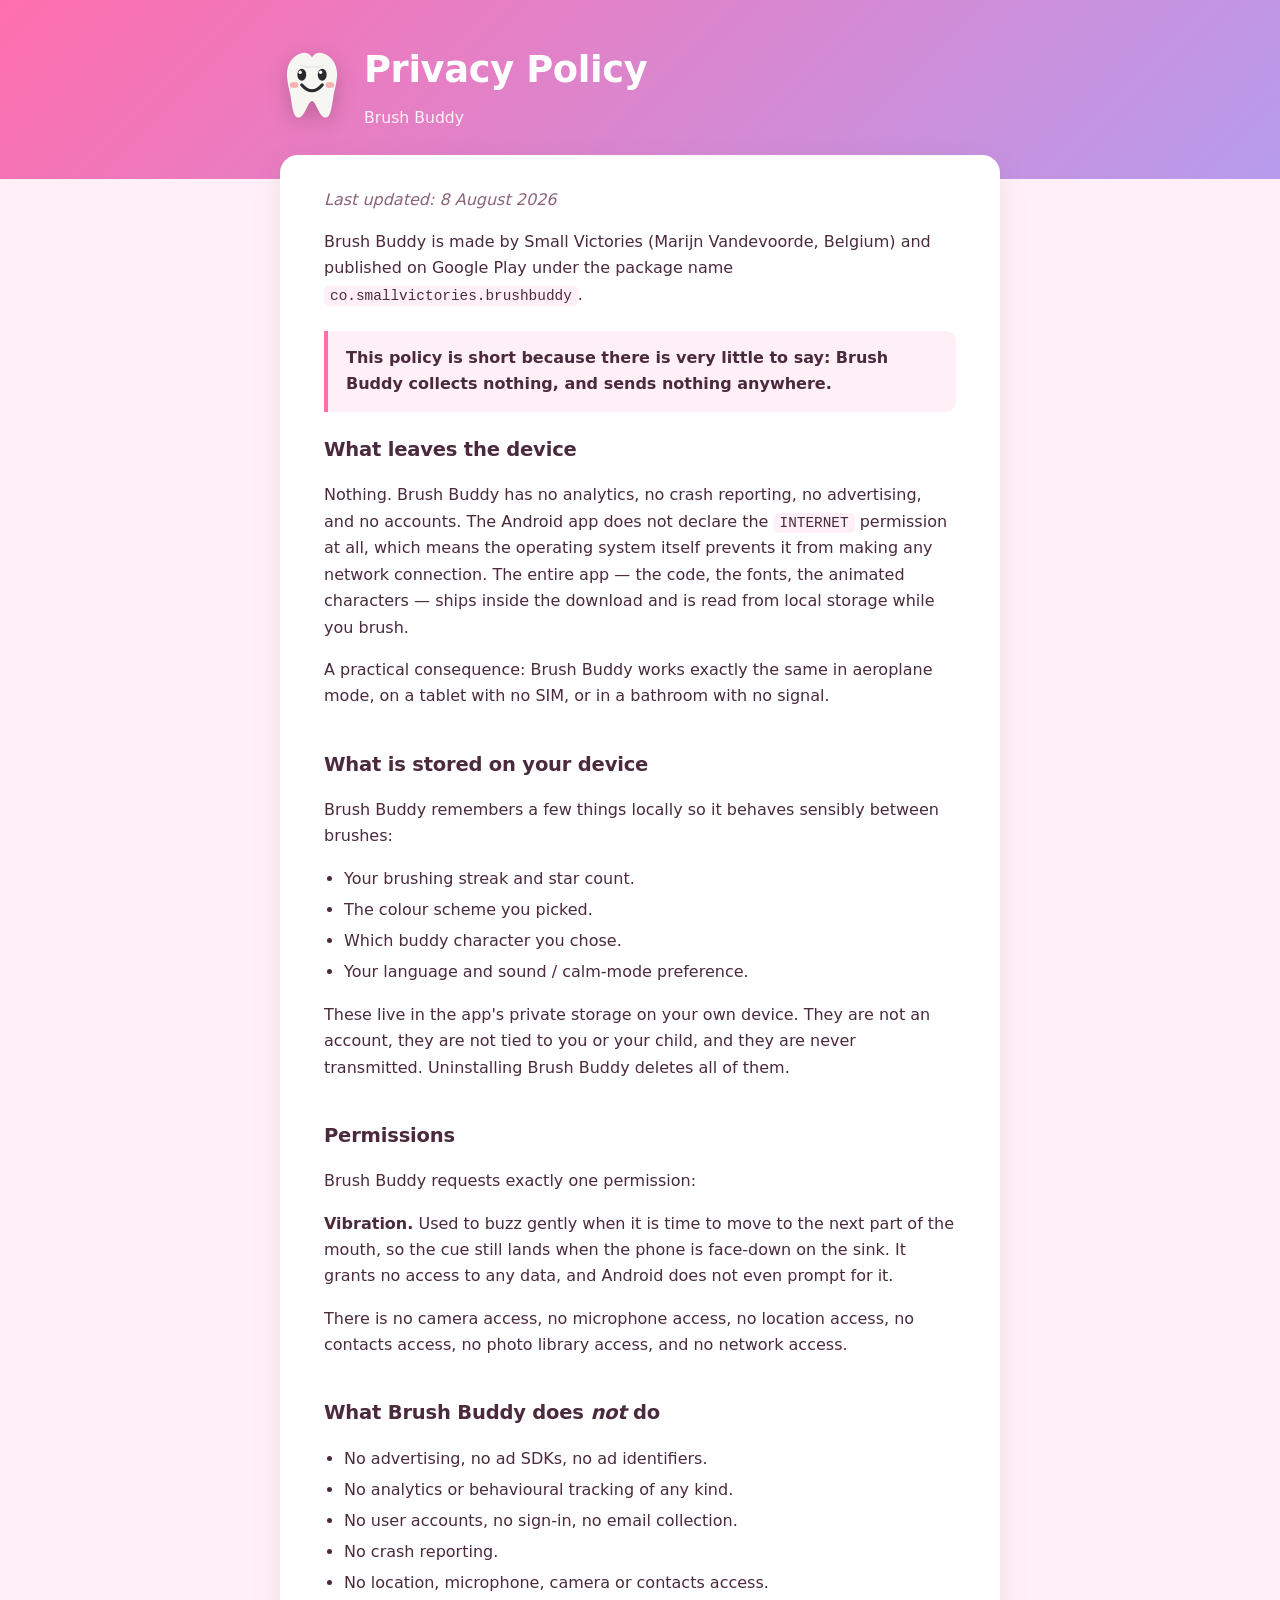
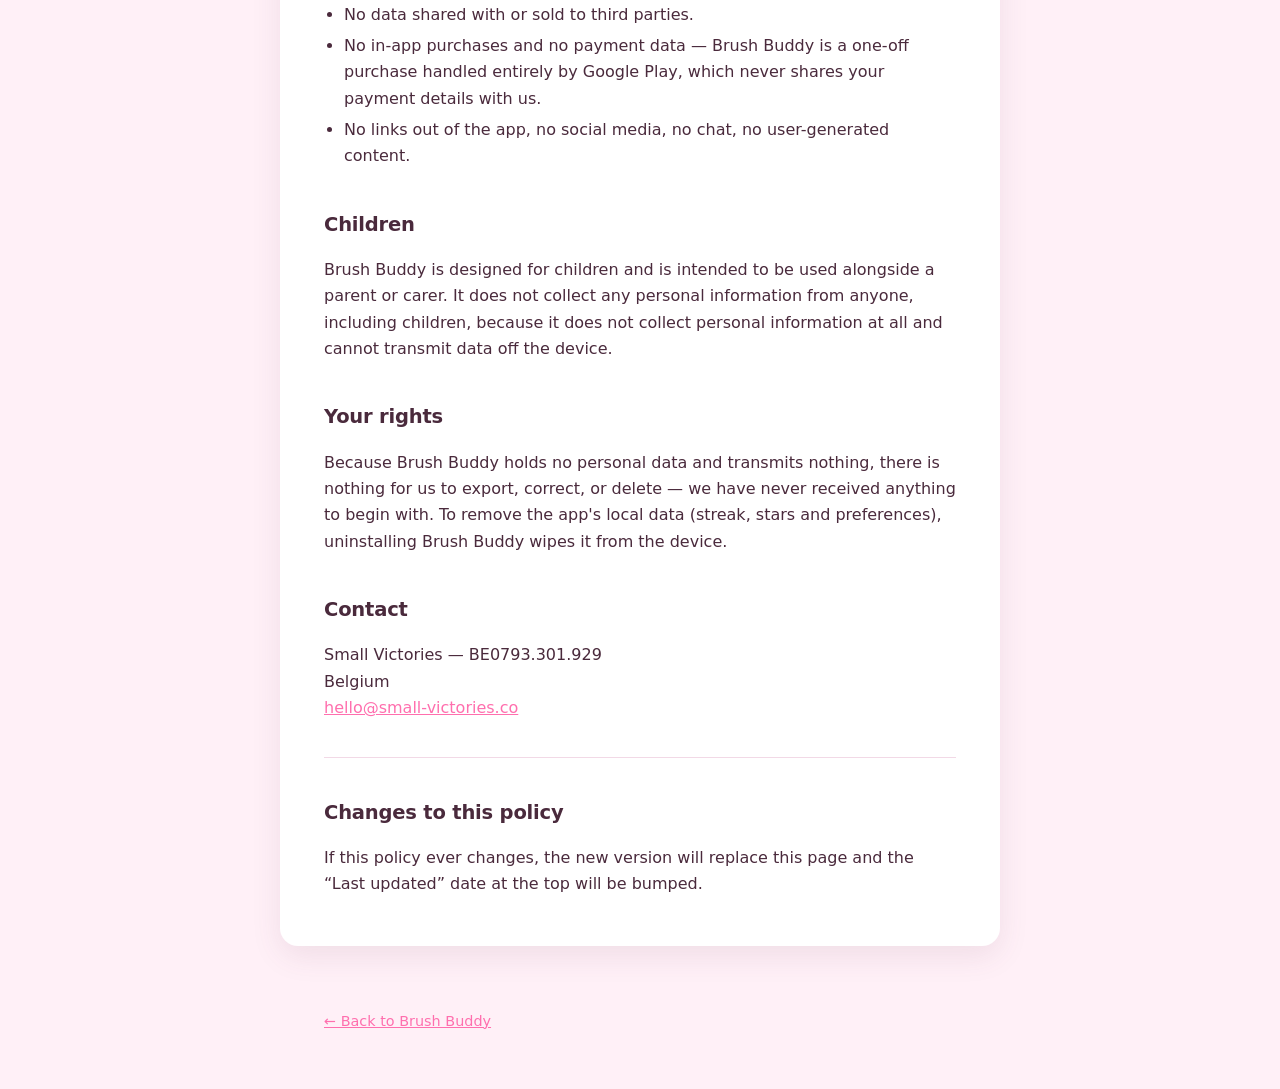
==== privacy.html @ e5459587 "Add a hosted privacy policy page Google Play requires a publicly reachable privacy policy URL before" ====
<!DOCTYPE html>
<html lang="en">
<head>
<meta charset="UTF-8" />
<meta name="viewport" content="width=device-width, initial-scale=1" />
<title>Brush Buddy — Privacy Policy</title>
<meta name="description" content="Brush Buddy collects nothing and sends nothing anywhere. The full privacy policy." />
<meta name="theme-color" content="#FF6FAE" />
<link rel="icon" href="icons/favicon.png" />
<style>
  :root {
    --accent: #FF6FAE;
    --accent2: #B79CED;
    --bg: #FFF0F7;
    --card: #ffffff;
    --text: #4A2A3C;
    --muted: #8A6478;
    --rule: #F2D9E6;
  }
  @media (prefers-color-scheme: dark) {
    :root {
      --bg: #241820; --card: #2E2029; --text: #F4E6EE;
      --muted: #C0A2B2; --rule: #43303B;
    }
  }
  * { box-sizing: border-box; }
  body {
    margin: 0;
    background: var(--bg);
    color: var(--text);
    font-family: 'Nunito', system-ui, -apple-system, "Segoe UI", sans-serif;
    line-height: 1.65;
    -webkit-text-size-adjust: 100%;
  }
  .banner { background: linear-gradient(135deg, var(--accent), var(--accent2)); padding: 40px 24px 48px; }
  .banner-inner { max-width: 720px; margin: 0 auto; display: flex; align-items: center; gap: 20px; }
  .banner svg { width: 64px; height: 74px; flex: none; filter: drop-shadow(0 6px 10px rgba(0,0,0,.18)); }
  .banner h1 { margin: 0; font-size: clamp(1.6rem, 5vw, 2.3rem); color: #fff; letter-spacing: -.01em; }
  .banner p { margin: 4px 0 0; color: #FFF0F7; font-size: .98rem; }
  main {
    max-width: 720px; margin: -24px auto 64px; padding: 32px clamp(20px, 5vw, 44px);
    background: var(--card); border-radius: 18px;
    box-shadow: 0 10px 30px rgba(107,58,86,.10);
  }
  h2 { margin: 2em 0 .5em; font-size: 1.22rem; letter-spacing: -.01em; }
  h2:first-of-type { margin-top: .5em; }
  .updated { color: var(--muted); font-style: italic; margin-top: 0; }
  code {
    background: var(--bg); padding: 2px 6px; border-radius: 5px;
    font-size: .9em; font-family: ui-monospace, SFMono-Regular, Menlo, monospace;
  }
  ul { padding-left: 1.25em; }
  li { margin: .3em 0; }
  a { color: var(--accent); }
  .lede {
    background: var(--bg); border-left: 4px solid var(--accent);
    padding: 14px 18px; border-radius: 0 10px 10px 0; margin: 1.4em 0;
  }
  footer {
    max-width: 720px; margin: 0 auto 56px; padding: 0 clamp(20px, 5vw, 44px);
    color: var(--muted); font-size: .9rem;
  }
  hr { border: 0; border-top: 1px solid var(--rule); margin: 2.2em 0; }
</style>
</head>
<body>

<div class="banner">
  <div class="banner-inner">
    <svg viewBox="0 0 100 116" aria-hidden="true">
      <path d="M50 15 C47 7 37 6 31 9 C18 14 9 28 11 46 C12 58 14 64 16 73 C19 90 20 111 30 109 C39 107 44 83 50 83 C56 83 61 107 70 109 C80 111 81 90 84 73 C86 64 88 58 89 46 C91 28 82 14 69 9 C63 6 53 7 50 15 Z" fill="#F6F6F3"/>
      <path d="M32 27 Q50 33 68 27" fill="none" stroke="#E2E2DC" stroke-width="2.2" stroke-linecap="round" opacity=".7"/>
      <ellipse cx="22" cy="58" rx="7" ry="4.8" fill="#F6A6A6" opacity=".85"/>
      <ellipse cx="78" cy="58" rx="7" ry="4.8" fill="#F6A6A6" opacity=".85"/>
      <ellipse cx="34" cy="42" rx="7" ry="9.5" fill="#2A2A2A"/>
      <ellipse cx="66" cy="42" rx="7" ry="9.5" fill="#2A2A2A"/>
      <circle cx="31.5" cy="38" r="2.6" fill="#fff"/>
      <circle cx="63.5" cy="38" r="2.6" fill="#fff"/>
      <path d="M34 58 Q50 76 66 58" fill="none" stroke="#2A2A2A" stroke-width="5" stroke-linecap="round"/>
    </svg>
    <div>
      <h1>Privacy Policy</h1>
      <p>Brush Buddy</p>
    </div>
  </div>
</div>

<main>
  <p class="updated">Last updated: 8 August 2026</p>

  <p>Brush Buddy is made by Small Victories (Marijn Vandevoorde, Belgium) and published
     on Google Play under the package name <code>co.smallvictories.brushbuddy</code>.</p>

  <div class="lede">
    <strong>This policy is short because there is very little to say: Brush Buddy
    collects nothing, and sends nothing anywhere.</strong>
  </div>

  <h2>What leaves the device</h2>
  <p>Nothing. Brush Buddy has no analytics, no crash reporting, no advertising, and no
     accounts. The Android app does not declare the <code>INTERNET</code> permission at
     all, which means the operating system itself prevents it from making any network
     connection. The entire app — the code, the fonts, the animated characters — ships
     inside the download and is read from local storage while you brush.</p>
  <p>A practical consequence: Brush Buddy works exactly the same in aeroplane mode, on a
     tablet with no SIM, or in a bathroom with no signal.</p>

  <h2>What is stored on your device</h2>
  <p>Brush Buddy remembers a few things locally so it behaves sensibly between brushes:</p>
  <ul>
    <li>Your brushing streak and star count.</li>
    <li>The colour scheme you picked.</li>
    <li>Which buddy character you chose.</li>
    <li>Your language and sound / calm-mode preference.</li>
  </ul>
  <p>These live in the app's private storage on your own device. They are not an account,
     they are not tied to you or your child, and they are never transmitted. Uninstalling
     Brush Buddy deletes all of them.</p>

  <h2>Permissions</h2>
  <p>Brush Buddy requests exactly one permission:</p>
  <p><strong>Vibration.</strong> Used to buzz gently when it is time to move to the next
     part of the mouth, so the cue still lands when the phone is face-down on the sink. It
     grants no access to any data, and Android does not even prompt for it.</p>
  <p>There is no camera access, no microphone access, no location access, no contacts
     access, no photo library access, and no network access.</p>

  <h2>What Brush Buddy does <em>not</em> do</h2>
  <ul>
    <li>No advertising, no ad SDKs, no ad identifiers.</li>
    <li>No analytics or behavioural tracking of any kind.</li>
    <li>No user accounts, no sign-in, no email collection.</li>
    <li>No crash reporting.</li>
    <li>No location, microphone, camera or contacts access.</li>
    <li>No data shared with or sold to third parties.</li>
    <li>No in-app purchases and no payment data — Brush Buddy is a one-off purchase
        handled entirely by Google Play, which never shares your payment details with us.</li>
    <li>No links out of the app, no social media, no chat, no user-generated content.</li>
  </ul>

  <h2>Children</h2>
  <p>Brush Buddy is designed for children and is intended to be used alongside a parent or
     carer. It does not collect any personal information from anyone, including children,
     because it does not collect personal information at all and cannot transmit data off
     the device.</p>

  <h2>Your rights</h2>
  <p>Because Brush Buddy holds no personal data and transmits nothing, there is nothing for
     us to export, correct, or delete — we have never received anything to begin with. To
     remove the app's local data (streak, stars and preferences), uninstalling Brush Buddy
     wipes it from the device.</p>

  <h2>Contact</h2>
  <p>Small Victories — BE0793.301.929<br />
     Belgium<br />
     <a href="mailto:hello@small-victories.co">hello@small-victories.co</a></p>

  <hr />
  <h2>Changes to this policy</h2>
  <p>If this policy ever changes, the new version will replace this page and the
     “Last updated” date at the top will be bumped.</p>
</main>

<footer>
  <p><a href="./">← Back to Brush Buddy</a></p>
</footer>

</body>
</html>
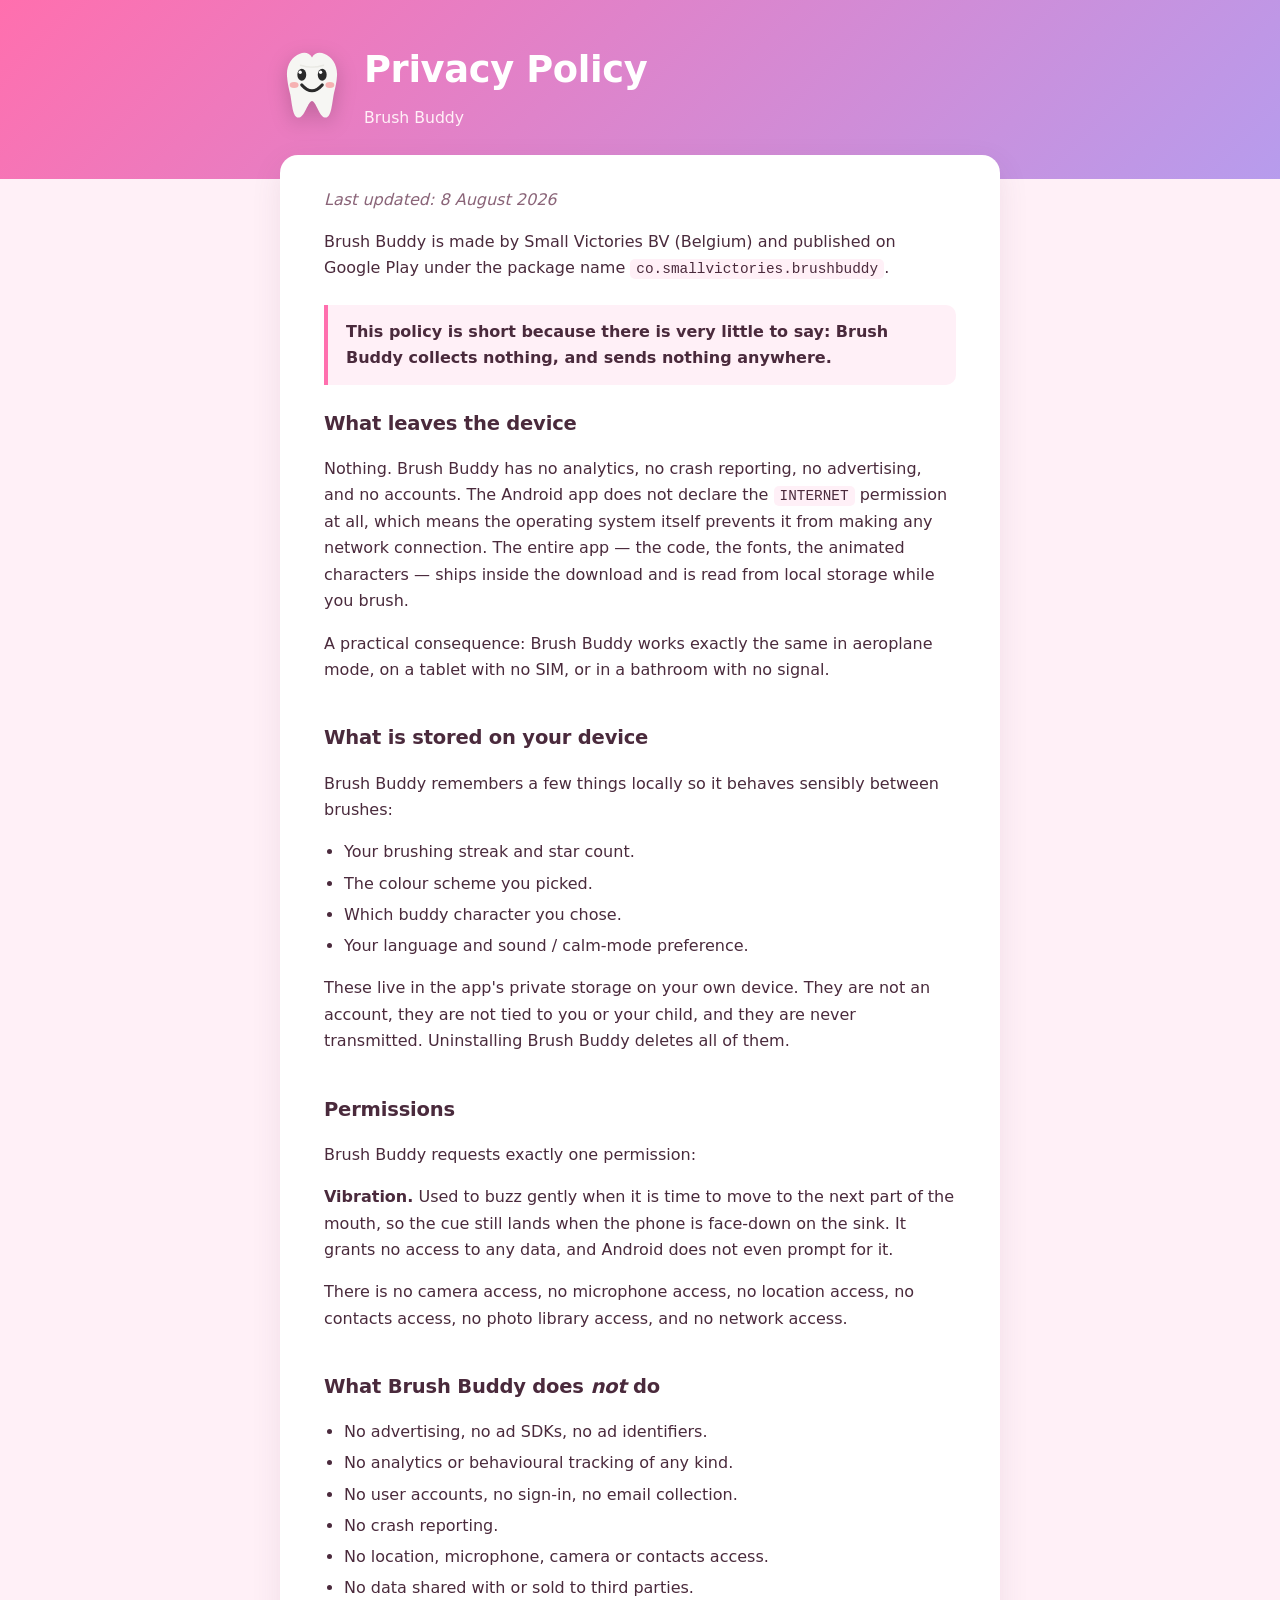
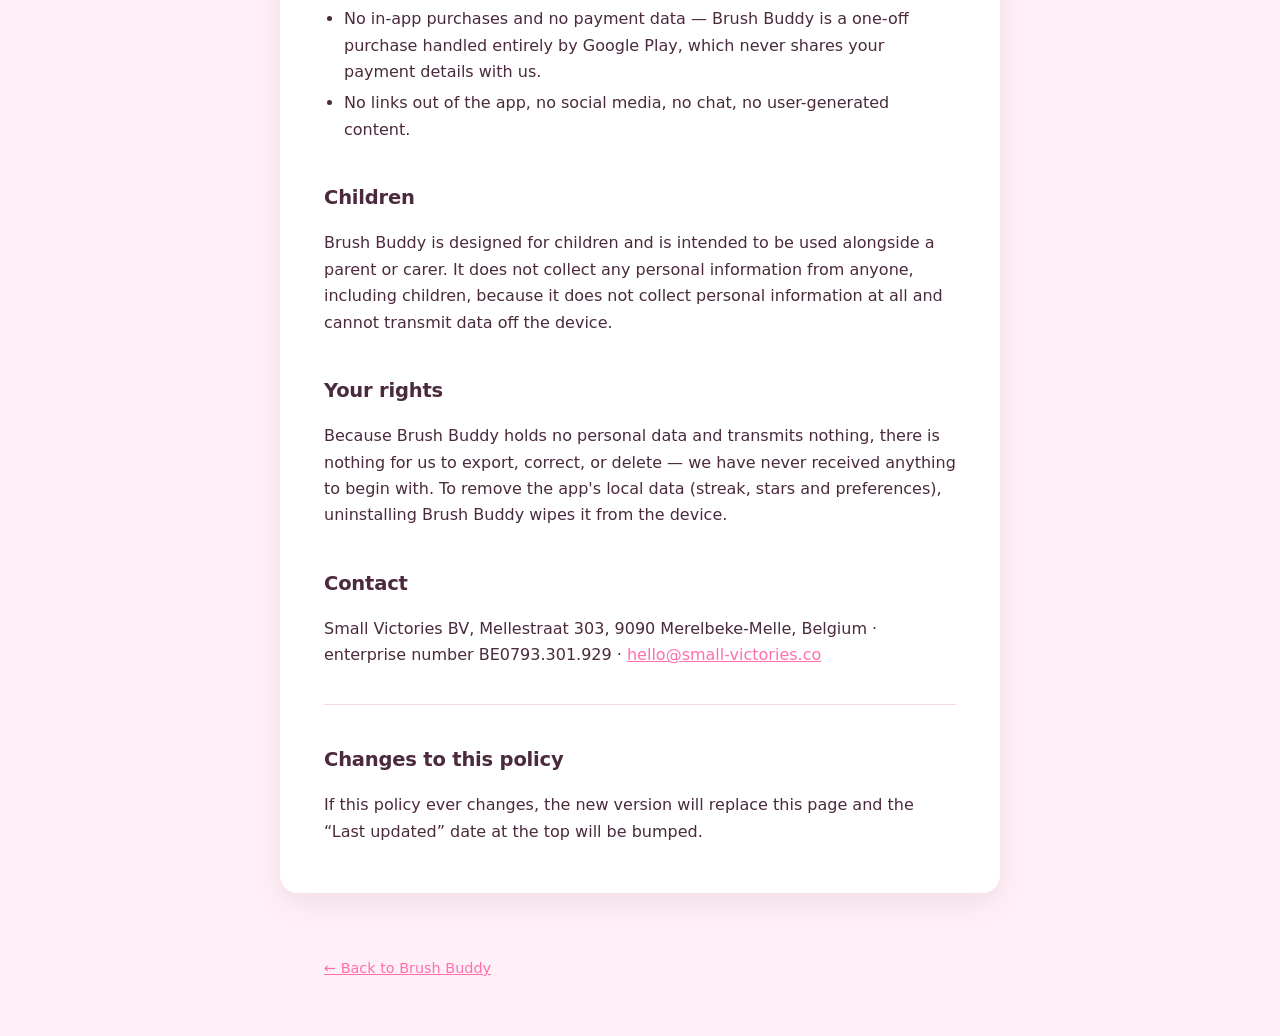
==== commit df7c4e2c: "Name Small Victories BV as the operator in the privacy policy Co-Authored-By: Claude Opus 5.5 <norep" ====
--- a/privacy.html
+++ b/privacy.html
@@ -88,7 +88,7 @@
 <main>
   <p class="updated">Last updated: 8 August 2026</p>
 
-  <p>Brush Buddy is made by Small Victories (Marijn Vandevoorde, Belgium) and published
+  <p>Brush Buddy is made by Small Victories BV (Belgium) and published
      on Google Play under the package name <code>co.smallvictories.brushbuddy</code>.</p>
 
   <div class="lede">
@@ -151,8 +151,7 @@
      wipes it from the device.</p>
 
   <h2>Contact</h2>
-  <p>Small Victories — BE0793.301.929<br />
-     Belgium<br />
+  <p>Small Victories BV, Mellestraat 303, 9090 Merelbeke-Melle, Belgium · enterprise number BE0793.301.929 ·
      <a href="mailto:hello@small-victories.co">hello@small-victories.co</a></p>
 
   <hr />
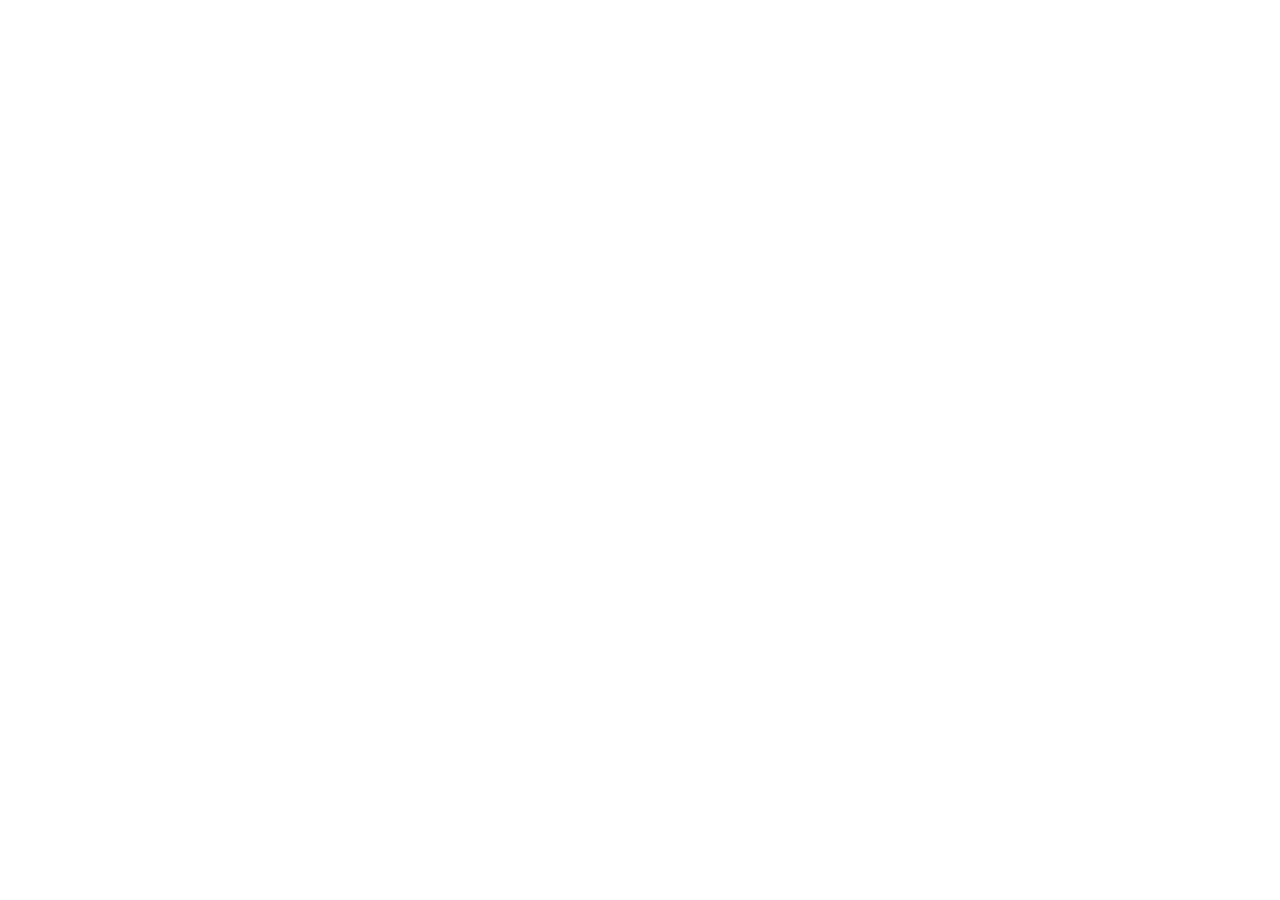
==== commit 186f2e32: "Redirect privacy.html to the policy on small-victories.co Co-Authored-By: Claude Opus 5.5 <noreply@a" ====
--- a/privacy.html
+++ b/privacy.html
@@ -2,167 +2,12 @@
 <html lang="en">
 <head>
 <meta charset="UTF-8" />
-<meta name="viewport" content="width=device-width, initial-scale=1" />
 <title>Brush Buddy — Privacy Policy</title>
-<meta name="description" content="Brush Buddy collects nothing and sends nothing anywhere. The full privacy policy." />
-<meta name="theme-color" content="#FF6FAE" />
-<link rel="icon" href="icons/favicon.png" />
-<style>
-  :root {
-    --accent: #FF6FAE;
-    --accent2: #B79CED;
-    --bg: #FFF0F7;
-    --card: #ffffff;
-    --text: #4A2A3C;
-    --muted: #8A6478;
-    --rule: #F2D9E6;
-  }
-  @media (prefers-color-scheme: dark) {
-    :root {
-      --bg: #241820; --card: #2E2029; --text: #F4E6EE;
-      --muted: #C0A2B2; --rule: #43303B;
-    }
-  }
-  * { box-sizing: border-box; }
-  body {
-    margin: 0;
-    background: var(--bg);
-    color: var(--text);
-    font-family: 'Nunito', system-ui, -apple-system, "Segoe UI", sans-serif;
-    line-height: 1.65;
-    -webkit-text-size-adjust: 100%;
-  }
-  .banner { background: linear-gradient(135deg, var(--accent), var(--accent2)); padding: 40px 24px 48px; }
-  .banner-inner { max-width: 720px; margin: 0 auto; display: flex; align-items: center; gap: 20px; }
-  .banner svg { width: 64px; height: 74px; flex: none; filter: drop-shadow(0 6px 10px rgba(0,0,0,.18)); }
-  .banner h1 { margin: 0; font-size: clamp(1.6rem, 5vw, 2.3rem); color: #fff; letter-spacing: -.01em; }
-  .banner p { margin: 4px 0 0; color: #FFF0F7; font-size: .98rem; }
-  main {
-    max-width: 720px; margin: -24px auto 64px; padding: 32px clamp(20px, 5vw, 44px);
-    background: var(--card); border-radius: 18px;
-    box-shadow: 0 10px 30px rgba(107,58,86,.10);
-  }
-  h2 { margin: 2em 0 .5em; font-size: 1.22rem; letter-spacing: -.01em; }
-  h2:first-of-type { margin-top: .5em; }
-  .updated { color: var(--muted); font-style: italic; margin-top: 0; }
-  code {
-    background: var(--bg); padding: 2px 6px; border-radius: 5px;
-    font-size: .9em; font-family: ui-monospace, SFMono-Regular, Menlo, monospace;
-  }
-  ul { padding-left: 1.25em; }
-  li { margin: .3em 0; }
-  a { color: var(--accent); }
-  .lede {
-    background: var(--bg); border-left: 4px solid var(--accent);
-    padding: 14px 18px; border-radius: 0 10px 10px 0; margin: 1.4em 0;
-  }
-  footer {
-    max-width: 720px; margin: 0 auto 56px; padding: 0 clamp(20px, 5vw, 44px);
-    color: var(--muted); font-size: .9rem;
-  }
-  hr { border: 0; border-top: 1px solid var(--rule); margin: 2.2em 0; }
-</style>
+<meta name="robots" content="noindex" />
+<link rel="canonical" href="https://small-victories.co/projects/brush-buddy/privacy" />
+<meta http-equiv="refresh" content="0; url=https://small-victories.co/projects/brush-buddy/privacy" />
 </head>
 <body>
-
-<div class="banner">
-  <div class="banner-inner">
-    <svg viewBox="0 0 100 116" aria-hidden="true">
-      <path d="M50 15 C47 7 37 6 31 9 C18 14 9 28 11 46 C12 58 14 64 16 73 C19 90 20 111 30 109 C39 107 44 83 50 83 C56 83 61 107 70 109 C80 111 81 90 84 73 C86 64 88 58 89 46 C91 28 82 14 69 9 C63 6 53 7 50 15 Z" fill="#F6F6F3"/>
-      <path d="M32 27 Q50 33 68 27" fill="none" stroke="#E2E2DC" stroke-width="2.2" stroke-linecap="round" opacity=".7"/>
-      <ellipse cx="22" cy="58" rx="7" ry="4.8" fill="#F6A6A6" opacity=".85"/>
-      <ellipse cx="78" cy="58" rx="7" ry="4.8" fill="#F6A6A6" opacity=".85"/>
-      <ellipse cx="34" cy="42" rx="7" ry="9.5" fill="#2A2A2A"/>
-      <ellipse cx="66" cy="42" rx="7" ry="9.5" fill="#2A2A2A"/>
-      <circle cx="31.5" cy="38" r="2.6" fill="#fff"/>
-      <circle cx="63.5" cy="38" r="2.6" fill="#fff"/>
-      <path d="M34 58 Q50 76 66 58" fill="none" stroke="#2A2A2A" stroke-width="5" stroke-linecap="round"/>
-    </svg>
-    <div>
-      <h1>Privacy Policy</h1>
-      <p>Brush Buddy</p>
-    </div>
-  </div>
-</div>
-
-<main>
-  <p class="updated">Last updated: 8 August 2026</p>
-
-  <p>Brush Buddy is made by Small Victories BV (Belgium) and published
-     on Google Play under the package name <code>co.smallvictories.brushbuddy</code>.</p>
-
-  <div class="lede">
-    <strong>This policy is short because there is very little to say: Brush Buddy
-    collects nothing, and sends nothing anywhere.</strong>
-  </div>
-
-  <h2>What leaves the device</h2>
-  <p>Nothing. Brush Buddy has no analytics, no crash reporting, no advertising, and no
-     accounts. The Android app does not declare the <code>INTERNET</code> permission at
-     all, which means the operating system itself prevents it from making any network
-     connection. The entire app — the code, the fonts, the animated characters — ships
-     inside the download and is read from local storage while you brush.</p>
-  <p>A practical consequence: Brush Buddy works exactly the same in aeroplane mode, on a
-     tablet with no SIM, or in a bathroom with no signal.</p>
-
-  <h2>What is stored on your device</h2>
-  <p>Brush Buddy remembers a few things locally so it behaves sensibly between brushes:</p>
-  <ul>
-    <li>Your brushing streak and star count.</li>
-    <li>The colour scheme you picked.</li>
-    <li>Which buddy character you chose.</li>
-    <li>Your language and sound / calm-mode preference.</li>
-  </ul>
-  <p>These live in the app's private storage on your own device. They are not an account,
-     they are not tied to you or your child, and they are never transmitted. Uninstalling
-     Brush Buddy deletes all of them.</p>
-
-  <h2>Permissions</h2>
-  <p>Brush Buddy requests exactly one permission:</p>
-  <p><strong>Vibration.</strong> Used to buzz gently when it is time to move to the next
-     part of the mouth, so the cue still lands when the phone is face-down on the sink. It
-     grants no access to any data, and Android does not even prompt for it.</p>
-  <p>There is no camera access, no microphone access, no location access, no contacts
-     access, no photo library access, and no network access.</p>
-
-  <h2>What Brush Buddy does <em>not</em> do</h2>
-  <ul>
-    <li>No advertising, no ad SDKs, no ad identifiers.</li>
-    <li>No analytics or behavioural tracking of any kind.</li>
-    <li>No user accounts, no sign-in, no email collection.</li>
-    <li>No crash reporting.</li>
-    <li>No location, microphone, camera or contacts access.</li>
-    <li>No data shared with or sold to third parties.</li>
-    <li>No in-app purchases and no payment data — Brush Buddy is a one-off purchase
-        handled entirely by Google Play, which never shares your payment details with us.</li>
-    <li>No links out of the app, no social media, no chat, no user-generated content.</li>
-  </ul>
-
-  <h2>Children</h2>
-  <p>Brush Buddy is designed for children and is intended to be used alongside a parent or
-     carer. It does not collect any personal information from anyone, including children,
-     because it does not collect personal information at all and cannot transmit data off
-     the device.</p>
-
-  <h2>Your rights</h2>
-  <p>Because Brush Buddy holds no personal data and transmits nothing, there is nothing for
-     us to export, correct, or delete — we have never received anything to begin with. To
-     remove the app's local data (streak, stars and preferences), uninstalling Brush Buddy
-     wipes it from the device.</p>
-
-  <h2>Contact</h2>
-  <p>Small Victories BV, Mellestraat 303, 9090 Merelbeke-Melle, Belgium · enterprise number BE0793.301.929 ·
-     <a href="mailto:hello@small-victories.co">hello@small-victories.co</a></p>
-
-  <hr />
-  <h2>Changes to this policy</h2>
-  <p>If this policy ever changes, the new version will replace this page and the
-     “Last updated” date at the top will be bumped.</p>
-</main>
-
-<footer>
-  <p><a href="./">← Back to Brush Buddy</a></p>
-</footer>
-
+<p>The privacy policy has moved to <a href="https://small-victories.co/projects/brush-buddy/privacy">https://small-victories.co/projects/brush-buddy/privacy</a>.</p>
 </body>
 </html>
